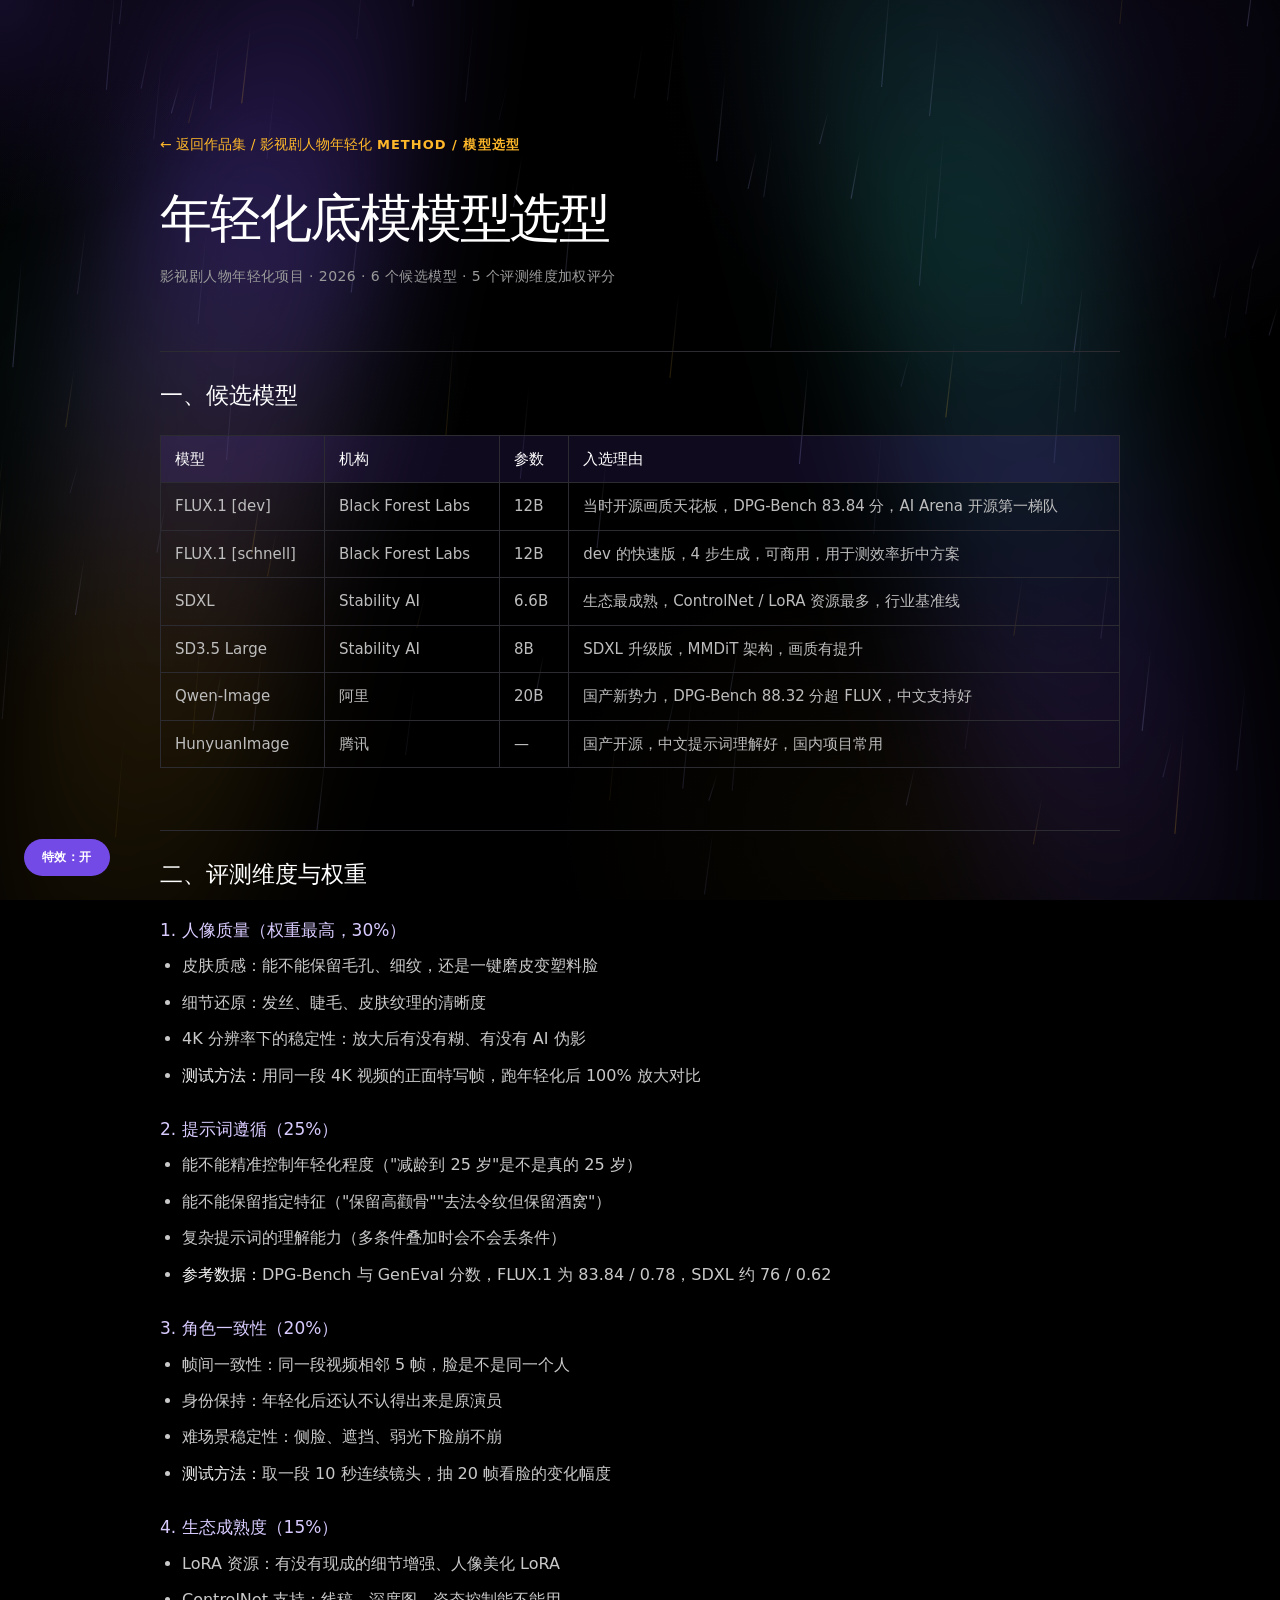
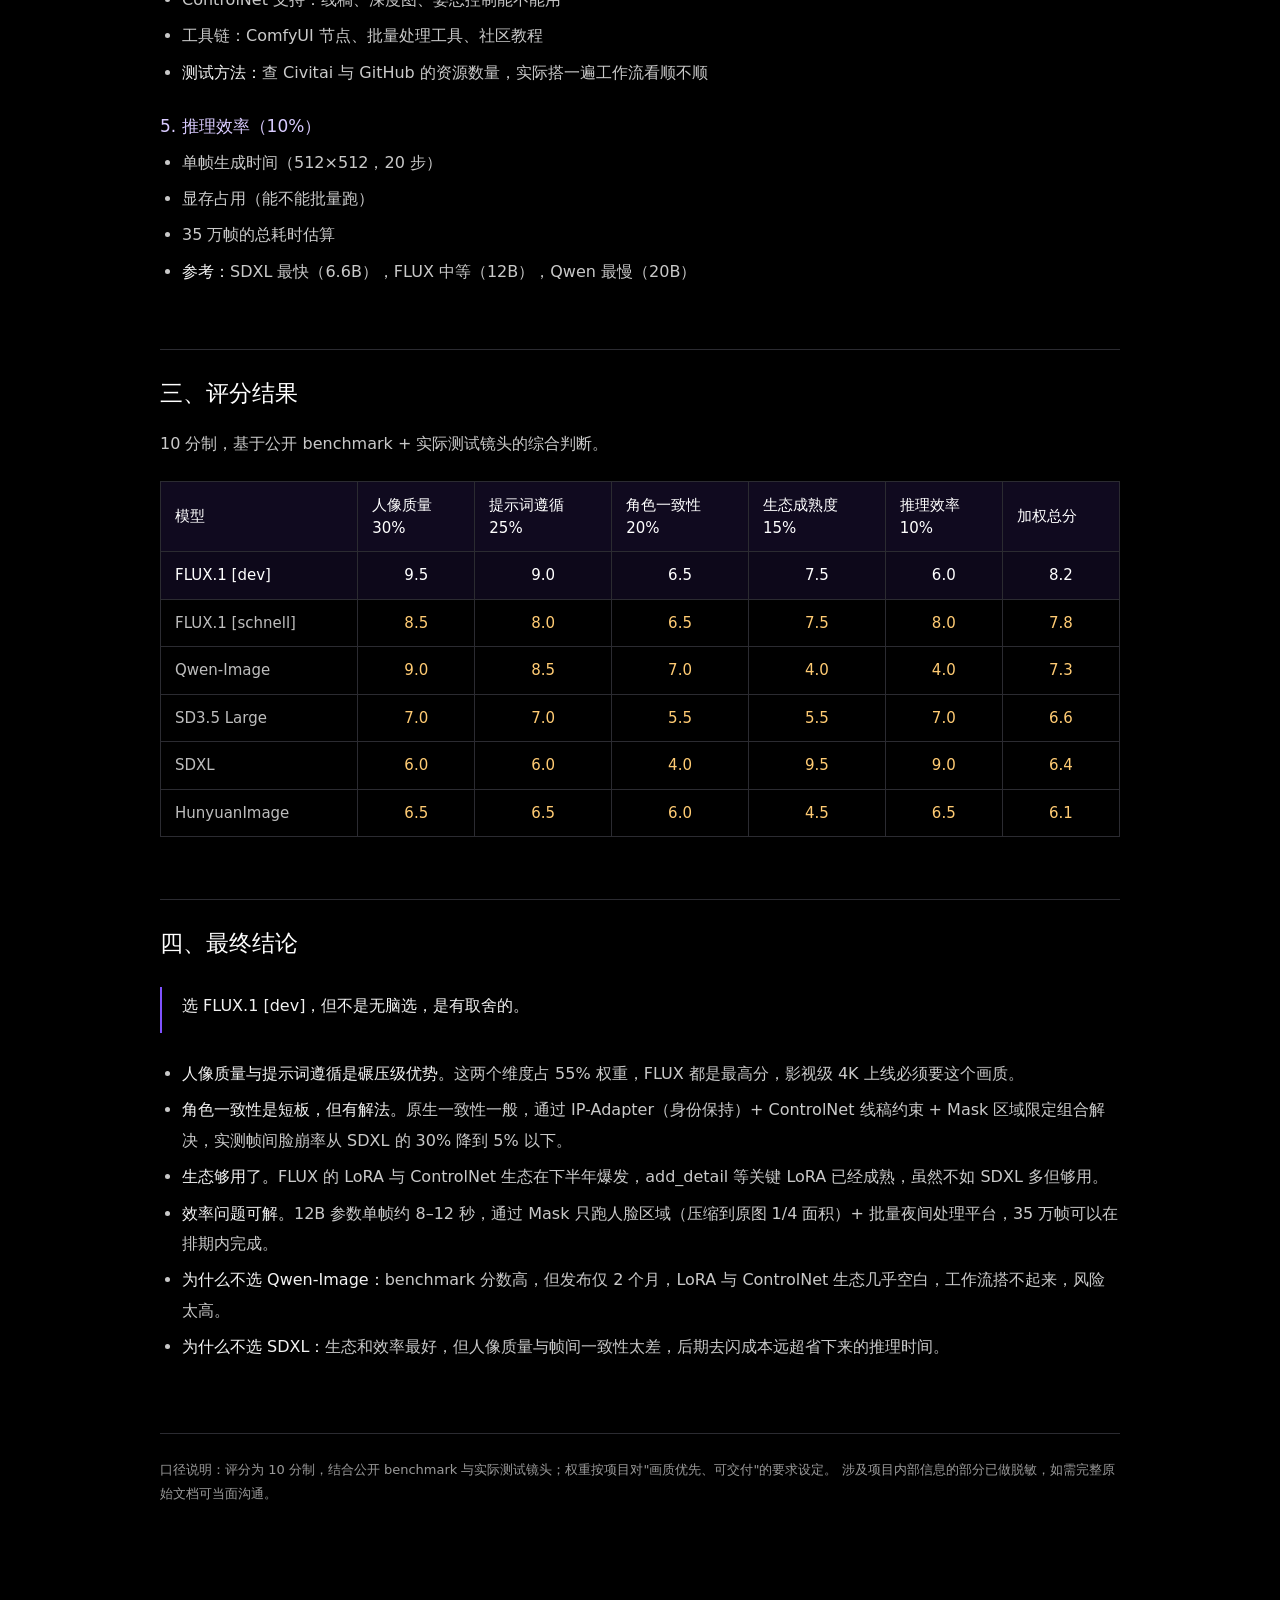
==== workflows/model-selection.html @ 44018ff1 "个人网站：首页 + 三个链接页（年轻化工作流 / Mask 工作流 / 模型选型）" ====
<!DOCTYPE html>
<html lang="zh-CN">
<head>
<meta charset="UTF-8">
<meta name="viewport" content="width=device-width, initial-scale=1.0">
<meta name="description" content="影视剧人物年轻化项目的底模选型：6 个候选模型、5 个评测维度加权评分与最终结论。">
<title>年轻化底模模型选型 | 周翔</title>
<link rel="icon" href="../assets/img/favicon.svg" type="image/svg+xml">
<link rel="stylesheet" href="../assets/css/style.css">
<style>
  .doc { max-width: 1040px; margin: 0 auto; padding: 132px 40px 140px; }
  .doc-back { display: inline-block; margin-bottom: 34px; font-size: 14px; color: var(--color-saffron); }
  .doc-back:hover { text-decoration: underline; }
  .doc h1 { font-size: clamp(30px, 4.6vw, 52px); font-weight: 400; letter-spacing: -0.04em; line-height: 1.15; margin-bottom: 14px; }
  .doc .doc-meta { color: var(--color-ash); font-size: 14px; letter-spacing: 0.03em; }
  .doc h2 { font-size: 23px; font-weight: 500; margin: 62px 0 18px; padding-top: 26px; border-top: 1px solid var(--color-line); }
  .doc h3 { font-size: 17px; font-weight: 500; color: #d9cbff; margin: 26px 0 8px; }
  .doc p { color: var(--color-text-body); font-size: 16px; line-height: 1.9; margin-bottom: 14px; }
  .doc ul { margin: 0 0 18px 22px; }
  .doc li { color: var(--color-text-body); font-size: 16px; line-height: 1.9; margin-bottom: 6px; }
  .doc b, .doc strong { color: #f2f2f2; font-weight: 500; }
  .doc .table-wrap { overflow-x: auto; margin: 22px 0 30px; }
  .doc table { width: 100%; border-collapse: collapse; font-size: 15px; min-width: 620px; }
  .doc th, .doc td { border: 1px solid var(--color-line); padding: 12px 14px; text-align: left; color: var(--color-silver); }
  .doc th { background: rgba(128, 82, 255, 0.12); color: #fff; font-weight: 500; white-space: nowrap; }
  .doc td.num { text-align: center; color: #ffcb73; }
  .doc tr.best td { background: rgba(128, 82, 255, 0.10); color: #fff; }
  .doc .callout { border-left: 2px solid var(--color-iris); padding: 4px 0 4px 20px; margin: 26px 0; }
  .doc .callout p { margin-bottom: 8px; }
  .doc .foot { margin-top: 70px; padding-top: 24px; border-top: 1px solid var(--color-line); color: var(--color-ash); font-size: 13px; line-height: 1.9; }
  @media (max-width: 860px) { .doc { padding: 104px 24px 100px; } }
</style>
</head>
<body>

<canvas id="aurora-canvas" aria-hidden="true"></canvas>
<div class="bg-glow" aria-hidden="true"></div>
<canvas id="rain-canvas" aria-hidden="true"></canvas>
<div class="cursor-glow" aria-hidden="true"></div>

<div class="site">
  <main class="doc">
    <a class="doc-back" href="../index.html#case-youth">← 返回作品集 / 影视剧人物年轻化</a>

    <span class="eyebrow">Method / 模型选型</span>
    <h1>年轻化底模模型选型</h1>
    <p class="doc-meta">影视剧人物年轻化项目 · 2026 · 6 个候选模型 · 5 个评测维度加权评分</p>

    <h2>一、候选模型</h2>
    <div class="table-wrap">
      <table>
        <thead>
          <tr><th>模型</th><th>机构</th><th>参数</th><th>入选理由</th></tr>
        </thead>
        <tbody>
          <tr><td>FLUX.1 [dev]</td><td>Black Forest Labs</td><td>12B</td><td>当时开源画质天花板，DPG-Bench 83.84 分，AI Arena 开源第一梯队</td></tr>
          <tr><td>FLUX.1 [schnell]</td><td>Black Forest Labs</td><td>12B</td><td>dev 的快速版，4 步生成，可商用，用于测效率折中方案</td></tr>
          <tr><td>SDXL</td><td>Stability AI</td><td>6.6B</td><td>生态最成熟，ControlNet / LoRA 资源最多，行业基准线</td></tr>
          <tr><td>SD3.5 Large</td><td>Stability AI</td><td>8B</td><td>SDXL 升级版，MMDiT 架构，画质有提升</td></tr>
          <tr><td>Qwen-Image</td><td>阿里</td><td>20B</td><td>国产新势力，DPG-Bench 88.32 分超 FLUX，中文支持好</td></tr>
          <tr><td>HunyuanImage</td><td>腾讯</td><td>—</td><td>国产开源，中文提示词理解好，国内项目常用</td></tr>
        </tbody>
      </table>
    </div>

    <h2>二、评测维度与权重</h2>

    <h3>1. 人像质量（权重最高，30%）</h3>
    <ul>
      <li>皮肤质感：能不能保留毛孔、细纹，还是一键磨皮变塑料脸</li>
      <li>细节还原：发丝、睫毛、皮肤纹理的清晰度</li>
      <li>4K 分辨率下的稳定性：放大后有没有糊、有没有 AI 伪影</li>
      <li><b>测试方法：</b>用同一段 4K 视频的正面特写帧，跑年轻化后 100% 放大对比</li>
    </ul>

    <h3>2. 提示词遵循（25%）</h3>
    <ul>
      <li>能不能精准控制年轻化程度（"减龄到 25 岁"是不是真的 25 岁）</li>
      <li>能不能保留指定特征（"保留高颧骨""去法令纹但保留酒窝"）</li>
      <li>复杂提示词的理解能力（多条件叠加时会不会丢条件）</li>
      <li><b>参考数据：</b>DPG-Bench 与 GenEval 分数，FLUX.1 为 83.84 / 0.78，SDXL 约 76 / 0.62</li>
    </ul>

    <h3>3. 角色一致性（20%）</h3>
    <ul>
      <li>帧间一致性：同一段视频相邻 5 帧，脸是不是同一个人</li>
      <li>身份保持：年轻化后还认不认得出来是原演员</li>
      <li>难场景稳定性：侧脸、遮挡、弱光下脸崩不崩</li>
      <li><b>测试方法：</b>取一段 10 秒连续镜头，抽 20 帧看脸的变化幅度</li>
    </ul>

    <h3>4. 生态成熟度（15%）</h3>
    <ul>
      <li>LoRA 资源：有没有现成的细节增强、人像美化 LoRA</li>
      <li>ControlNet 支持：线稿、深度图、姿态控制能不能用</li>
      <li>工具链：ComfyUI 节点、批量处理工具、社区教程</li>
      <li><b>测试方法：</b>查 Civitai 与 GitHub 的资源数量，实际搭一遍工作流看顺不顺</li>
    </ul>

    <h3>5. 推理效率（10%）</h3>
    <ul>
      <li>单帧生成时间（512×512，20 步）</li>
      <li>显存占用（能不能批量跑）</li>
      <li>35 万帧的总耗时估算</li>
      <li><b>参考：</b>SDXL 最快（6.6B），FLUX 中等（12B），Qwen 最慢（20B）</li>
    </ul>

    <h2>三、评分结果</h2>
    <p>10 分制，基于公开 benchmark + 实际测试镜头的综合判断。</p>
    <div class="table-wrap">
      <table>
        <thead>
          <tr><th>模型</th><th>人像质量<br>30%</th><th>提示词遵循<br>25%</th><th>角色一致性<br>20%</th><th>生态成熟度<br>15%</th><th>推理效率<br>10%</th><th>加权总分</th></tr>
        </thead>
        <tbody>
          <tr class="best"><td>FLUX.1 [dev]</td><td class="num">9.5</td><td class="num">9.0</td><td class="num">6.5</td><td class="num">7.5</td><td class="num">6.0</td><td class="num">8.2</td></tr>
          <tr><td>FLUX.1 [schnell]</td><td class="num">8.5</td><td class="num">8.0</td><td class="num">6.5</td><td class="num">7.5</td><td class="num">8.0</td><td class="num">7.8</td></tr>
          <tr><td>Qwen-Image</td><td class="num">9.0</td><td class="num">8.5</td><td class="num">7.0</td><td class="num">4.0</td><td class="num">4.0</td><td class="num">7.3</td></tr>
          <tr><td>SD3.5 Large</td><td class="num">7.0</td><td class="num">7.0</td><td class="num">5.5</td><td class="num">5.5</td><td class="num">7.0</td><td class="num">6.6</td></tr>
          <tr><td>SDXL</td><td class="num">6.0</td><td class="num">6.0</td><td class="num">4.0</td><td class="num">9.5</td><td class="num">9.0</td><td class="num">6.4</td></tr>
          <tr><td>HunyuanImage</td><td class="num">6.5</td><td class="num">6.5</td><td class="num">6.0</td><td class="num">4.5</td><td class="num">6.5</td><td class="num">6.1</td></tr>
        </tbody>
      </table>
    </div>

    <h2>四、最终结论</h2>
    <div class="callout">
      <p><b>选 FLUX.1 [dev]，但不是无脑选，是有取舍的。</b></p>
    </div>
    <ul>
      <li><b>人像质量与提示词遵循是碾压级优势。</b>这两个维度占 55% 权重，FLUX 都是最高分，影视级 4K 上线必须要这个画质。</li>
      <li><b>角色一致性是短板，但有解法。</b>原生一致性一般，通过 IP-Adapter（身份保持）+ ControlNet 线稿约束 + Mask 区域限定组合解决，实测帧间脸崩率从 SDXL 的 30% 降到 5% 以下。</li>
      <li><b>生态够用了。</b>FLUX 的 LoRA 与 ControlNet 生态在下半年爆发，add_detail 等关键 LoRA 已经成熟，虽然不如 SDXL 多但够用。</li>
      <li><b>效率问题可解。</b>12B 参数单帧约 8–12 秒，通过 Mask 只跑人脸区域（压缩到原图 1/4 面积）+ 批量夜间处理平台，35 万帧可以在排期内完成。</li>
      <li><b>为什么不选 Qwen-Image：</b>benchmark 分数高，但发布仅 2 个月，LoRA 与 ControlNet 生态几乎空白，工作流搭不起来，风险太高。</li>
      <li><b>为什么不选 SDXL：</b>生态和效率最好，但人像质量与帧间一致性太差，后期去闪成本远超省下来的推理时间。</li>
    </ul>

    <p class="foot">
      口径说明：评分为 10 分制，结合公开 benchmark 与实际测试镜头；权重按项目对"画质优先、可交付"的要求设定。
      涉及项目内部信息的部分已做脱敏，如需完整原始文档可当面沟通。
    </p>
  </main>
</div>

<button class="fx-toggle" id="fx-toggle" aria-pressed="true">特效：开</button>
<script src="../assets/js/main.js"></script>
</body>
</html>
---- assets/css/style.css ----
/* =========================================================
   个人网站样式表
   改配色：只改下面 :root 里的变量即可，其余不用动。
   ========================================================= */

:root {
  /* 颜色 */
  --color-void: #000000;
  --color-white: #ffffff;
  --color-ash: #9a9a9a;
  --color-silver: #bdbdbd;
  --color-iris: #8052ff;    /* 紫色强调 */
  --color-saffron: #ffb829; /* 琥珀强调 */
  --color-verdant: #15846e; /* 绿色辅助 */

  --color-line: #2b2b31;
  --color-surface: rgba(15, 15, 20, 0.92);
  --color-text-body: #c9c9c9;

  /* 排版 */
  --font-sans: 'Inter', ui-sans-serif, system-ui, -apple-system, BlinkMacSystemFont,
               "Segoe UI", "PingFang SC", "Hiragino Sans GB", "Microsoft YaHei", sans-serif;

  /* 间距 */
  --sp-12: 12px;
  --sp-18: 18px;
  --sp-24: 24px;
  --sp-36: 36px;
  --sp-60: 60px;
  --sp-96: 96px;

  --page-max: 1280px;
  --header-h: 84px;
}

* { margin: 0; padding: 0; box-sizing: border-box; }

html { scroll-behavior: smooth; scroll-padding-top: 104px; }

body {
  font-family: var(--font-sans);
  background: var(--color-void);
  color: var(--color-white);
  line-height: 1.5;
  -webkit-font-smoothing: antialiased;
  overflow-x: hidden;
}

a { color: inherit; text-decoration: none; }
img { max-width: 100%; display: block; }
button { font-family: inherit; }

/* ---------- 背景层 ---------- */
/* 图层顺序：极光 canvas(-3) → 光晕/光柱(-2) → 雨丝(-1) → 内容(1) */

#aurora-canvas {
  position: fixed;
  inset: 0;
  z-index: -3;
  pointer-events: none;
  opacity: 0.75;
  transition: opacity 0.6s ease;
}

.bg-glow {
  position: fixed;
  inset: 0;
  z-index: -2;
  pointer-events: none;
  overflow: hidden;
  background:
    /* 最上层：暗压，保证正文可读 */
    linear-gradient(180deg, rgba(0, 0, 0, 0.66), rgba(0, 0, 0, 0.74)),
    radial-gradient(560px 460px at 82% 8%, rgba(128, 82, 255, 0.30), transparent 70%),
    radial-gradient(520px 420px at 8% 42%, rgba(21, 132, 110, 0.22), transparent 72%),
    radial-gradient(480px 380px at 70% 92%, rgba(255, 184, 41, 0.16), transparent 72%);
}

/* 缓慢漂移的光柱 */
.bg-glow::before,
.bg-glow::after {
  content: "";
  position: absolute;
  top: -30%;
  height: 160%;
  width: 20vw;
  filter: blur(60px);
  will-change: transform, opacity;
}
.bg-glow::before {
  left: 6%;
  background: linear-gradient(to bottom, transparent, rgba(128, 82, 255, 0.30), rgba(255, 184, 41, 0.12), transparent);
  transform: rotate(12deg);
  animation: beamDrift 17s ease-in-out infinite alternate;
}
.bg-glow::after {
  right: 10%;
  background: linear-gradient(to bottom, transparent, rgba(21, 132, 110, 0.30), rgba(128, 82, 255, 0.16), transparent);
  transform: rotate(-14deg);
  animation: beamDrift 23s ease-in-out infinite alternate-reverse;
}
@keyframes beamDrift {
  from { transform: rotate(12deg) translateX(-5%); opacity: 0.65; }
  to   { transform: rotate(12deg) translateX(7%); opacity: 1; }
}

#rain-canvas {
  position: fixed;
  inset: 0;
  z-index: -1;
  pointer-events: none;
  opacity: 0.7;
  transition: opacity 0.5s ease;
}

/* 跟随鼠标的柔光 */
.cursor-glow {
  position: fixed;
  top: 0; left: 0;
  width: 460px; height: 460px;
  margin: -230px 0 0 -230px;
  border-radius: 50%;
  pointer-events: none;
  z-index: 5;
  opacity: 0;
  background: radial-gradient(circle, rgba(128, 82, 255, 0.16), rgba(128, 82, 255, 0.05) 45%, transparent 70%);
  mix-blend-mode: screen;
  transition: opacity 0.5s ease;
  will-change: transform;
}
.cursor-glow.is-on { opacity: 1; }

/* 关闭特效 */
html.effects-off #aurora-canvas,
html.effects-off #rain-canvas,
html.effects-off .cursor-glow { opacity: 0; visibility: hidden; }
html.effects-off .bg-glow::before,
html.effects-off .bg-glow::after,
html.effects-off .grad { animation: none; }

/* ---------- 布局 ---------- */
.container {
  max-width: var(--page-max);
  margin: 0 auto;
  padding: 0 40px;
  width: 100%;
}

.site { position: relative; z-index: 1; }

.section { padding: var(--sp-96) 0; border-top: 1px solid transparent; }

/* ---------- 顶部导航 ---------- */
.site-header {
  position: sticky;
  top: 0;
  z-index: 60;
  backdrop-filter: blur(14px);
  background: rgba(0, 0, 0, 0.55);
  border-bottom: 1px solid transparent;
  transition: background 0.3s ease, border-color 0.3s ease;
}
.site-header.is-scrolled {
  background: rgba(0, 0, 0, 0.82);
  border-bottom-color: var(--color-line);
}

.nav {
  display: flex;
  align-items: center;
  justify-content: space-between;
  gap: var(--sp-24);
  height: var(--header-h);
}

.brand { display: flex; align-items: baseline; gap: 8px; white-space: nowrap; }
.brand-name { font-size: 17px; font-weight: 600; letter-spacing: -0.01em; }
.brand-role { font-size: 13px; color: var(--color-ash); letter-spacing: 0.02em; }

.nav-links {
  display: flex;
  align-items: center;
  gap: 30px;
  list-style: none;
}
.nav-links a {
  position: relative;
  font-size: 14px;
  color: var(--color-silver);
  letter-spacing: 0.01em;
  transition: color 0.2s ease;
}
.nav-links a::after {
  content: "";
  position: absolute;
  left: 0; bottom: -6px;
  width: 0; height: 1px;
  background: var(--color-saffron);
  transition: width 0.25s ease;
}
.nav-links a:hover { color: var(--color-white); }
.nav-links a:hover::after,
.nav-links a.is-active::after { width: 100%; }
.nav-links a.is-active { color: var(--color-white); }

.nav-cta {
  font-size: 13px;
  font-weight: 600;
  letter-spacing: 0.03em;
  text-transform: uppercase;
  padding: 10px 20px;
  border-radius: 999px;
  border: 1px solid rgba(128, 82, 255, 0.55);
  color: #d9cbff;
  background: rgba(128, 82, 255, 0.12);
  transition: background 0.2s ease, border-color 0.2s ease, color 0.2s ease;
}
.nav-cta:hover { background: rgba(128, 82, 255, 0.28); border-color: var(--color-iris); color: #fff; }

.menu-toggle {
  display: none;
  width: 42px; height: 42px;
  border: 1px solid var(--color-line);
  border-radius: 10px;
  background: rgba(255, 255, 255, 0.03);
  cursor: pointer;
  padding: 11px 10px;
  flex-direction: column;
  justify-content: space-between;
}
.menu-toggle span { display: block; height: 1.5px; background: var(--color-white); transition: transform 0.25s ease, opacity 0.25s ease; }
.menu-toggle[aria-expanded="true"] span:nth-child(1) { transform: translateY(9px) rotate(45deg); }
.menu-toggle[aria-expanded="true"] span:nth-child(2) { opacity: 0; }
.menu-toggle[aria-expanded="true"] span:nth-child(3) { transform: translateY(-9px) rotate(-45deg); }

/* ---------- 通用文字 ---------- */
.eyebrow {
  display: inline-block;
  font-size: 13px;
  font-weight: 600;
  letter-spacing: 0.08em;
  text-transform: uppercase;
  color: var(--color-saffron);
  margin-bottom: var(--sp-24);
}

.display {
  font-weight: 400;
  letter-spacing: -0.04em;
  line-height: 1.1;
  color: var(--color-white);
}

.grad {
  background: linear-gradient(96deg, var(--color-iris), var(--color-saffron), #7de3ff, var(--color-iris));
  background-size: 300% 100%;
  -webkit-background-clip: text;
  background-clip: text;
  color: transparent;
  animation: gradFlow 9s linear infinite;
}
@keyframes gradFlow {
  from { background-position: 0% 50%; }
  to { background-position: 300% 50%; }
}

.section-heading {
  display: flex;
  justify-content: space-between;
  align-items: flex-end;
  gap: 32px;
  margin-bottom: 56px;
}
.section-heading h2 { font-size: clamp(32px, 4.4vw, 54px); }
.section-heading > p {
  max-width: 360px;
  color: var(--color-silver);
  font-size: 16px;
  line-height: 1.8;
}

/* ---------- 按钮 ---------- */
.btn {
  display: inline-flex;
  align-items: center;
  gap: 8px;
  padding: 14px 26px;
  border-radius: 999px;
  font-size: 15px;
  font-weight: 500;
  transition: transform 0.2s ease, background 0.2s ease, border-color 0.2s ease, color 0.2s ease;
}
.btn:hover { transform: translateY(-2px); }

.btn-primary {
  background: linear-gradient(96deg, var(--color-iris), #6a3df0);
  color: #fff;
  box-shadow: 0 10px 30px -12px rgba(128, 82, 255, 0.9);
}
.btn-primary:hover { box-shadow: 0 14px 34px -12px rgba(128, 82, 255, 1); }

.btn-ghost {
  border: 1px solid var(--color-line);
  color: var(--color-silver);
}
.btn-ghost:hover { border-color: var(--color-saffron); color: var(--color-saffron); }

/* ---------- 首屏 ---------- */
/* 入场：分句上浮 + 模糊消散 */
@keyframes riseIn {
  from { opacity: 0; transform: translateY(26px); filter: blur(10px); }
  to   { opacity: 1; transform: none; filter: none; }
}
.hero-copy > *,
.hero-visual { animation: riseIn 1s cubic-bezier(0.22, 1, 0.36, 1) both; }
.hero-copy > *:nth-child(1) { animation-delay: 0.05s; }
.hero-copy > *:nth-child(2) { animation-delay: 0.16s; }
.hero-copy > *:nth-child(3) { animation-delay: 0.30s; }
.hero-copy > *:nth-child(4) { animation-delay: 0.42s; }
.hero-copy > *:nth-child(5) { animation-delay: 0.54s; }
.hero-visual { animation-delay: 0.22s; }

.hero {
  min-height: calc(100vh - var(--header-h));
  display: grid;
  grid-template-columns: 1.08fr 0.92fr;
  align-items: center;
  gap: 48px;
  padding: 56px 0 88px;
}
.hero > * { min-width: 0; }

.hero-copy h1 {
  font-size: clamp(38px, 5.2vw, 72px);
  line-height: 1.14;
  margin-bottom: var(--sp-24);
  max-width: 680px;
}
.hero-copy .lead {
  font-size: 17px;
  font-weight: 300;
  color: var(--color-silver);
  max-width: 470px;
  margin-bottom: var(--sp-36);
  line-height: 1.8;
}
.hero-actions { display: flex; align-items: center; gap: 20px; flex-wrap: wrap; }

.hero-stats {
  display: flex;
  gap: 44px;
  margin-top: 52px;
  padding-top: 28px;
  border-top: 1px solid var(--color-line);
  flex-wrap: wrap;
}
.hero-stats dt { font-size: 30px; font-weight: 500; letter-spacing: -0.03em; }
.hero-stats dd { font-size: 13px; color: var(--color-ash); margin-top: 6px; letter-spacing: 0.02em; }

.hero-visual { position: relative; height: 540px; }
.hero-visual canvas { width: 100%; height: 100%; display: block; }

.hero-card {
  position: absolute;
  left: 0; bottom: 24px;
  max-width: 280px;
  padding: 18px 20px;
  border-radius: 14px;
  border: 1px solid var(--color-line);
  background: rgba(10, 10, 14, 0.72);
  backdrop-filter: blur(10px);
}
.hero-card-label {
  display: inline-block;
  font-size: 11px;
  letter-spacing: 0.14em;
  text-transform: uppercase;
  color: var(--color-verdant);
  filter: brightness(1.8);
  margin-bottom: 8px;
}
.hero-card p { font-size: 14px; color: var(--color-silver); line-height: 1.7; }

/* ---------- 关于 ---------- */
.about-grid {
  display: grid;
  grid-template-columns: 1fr 1fr;
  gap: 56px;
  align-items: start;
}
.about-grid h2 { font-size: clamp(30px, 4vw, 50px); }
.about-body p {
  font-size: 17px;
  font-weight: 300;
  color: var(--color-text-body);
  line-height: 1.9;
  margin-bottom: var(--sp-24);
}
.about-body p:last-of-type { margin-bottom: 0; }

.skill-tags { display: flex; flex-wrap: wrap; gap: 10px; margin-top: var(--sp-36); }
.skill-tags span {
  border: 1px solid #393042;
  border-radius: 999px;
  padding: 7px 13px;
  font-size: 13px;
  color: #d0bcff;
  background: #15101f;
}

.about-items { margin-top: 44px; display: grid; gap: 2px; }
.about-item { padding: 22px 0; border-top: 1px solid var(--color-line); }
.about-item h3 { font-size: 17px; font-weight: 500; margin-bottom: 8px; }
.about-item p { font-size: 15px; color: var(--color-ash); line-height: 1.8; margin: 0; }

/* ---------- 工作经历 ---------- */
.timeline { display: grid; gap: 22px; }

.experience-card {
  background: var(--color-surface);
  border: 1px solid var(--color-line);
  border-radius: 16px;
  padding: 34px;
  transition: border-color 0.25s ease, transform 0.25s ease;
}
.experience-card:hover { border-color: rgba(128, 82, 255, 0.5); transform: translateY(-3px); }

.experience-top {
  display: flex;
  justify-content: space-between;
  align-items: flex-start;
  gap: 20px;
  flex-wrap: wrap;
}
.experience-card h3 { font-size: 24px; font-weight: 500; line-height: 1.4; }
.role-label { display: inline-block; margin-top: 6px; font-size: 14px; color: #b6a0ff; }
.period { font-size: 13px; color: var(--color-ash); letter-spacing: 0.04em; white-space: nowrap; }

.experience-card > p {
  color: var(--color-text-body);
  font-size: 16px;
  line-height: 1.85;
  margin: 18px 0;
}

.bullet-list { list-style: none; display: grid; gap: 10px; }
.bullet-list li {
  position: relative;
  padding-left: 20px;
  font-size: 15px;
  color: var(--color-silver);
  line-height: 1.8;
}
.bullet-list li::before {
  content: "";
  position: absolute;
  left: 2px; top: 11px;
  width: 6px; height: 6px;
  border-radius: 50%;
  background: var(--color-saffron);
}

/* ---------- 项目作品 ---------- */
.project-list { display: grid; }

.project { border-top: 1px solid var(--color-line); padding: var(--sp-60) 0; }
.project:last-child { border-bottom: 1px solid var(--color-line); }

.project-head { margin-bottom: 28px; }
.project-title {
  font-size: clamp(30px, 4.2vw, 54px);
  font-weight: 400;
  letter-spacing: -0.04em;
  line-height: 1.15;
}
.project-meta {
  display: block;
  margin-top: 12px;
  font-size: 13px;
  color: var(--color-ash);
  letter-spacing: 0.06em;
  text-transform: uppercase;
}

.project-grid {
  display: grid;
  grid-template-columns: 1.25fr 0.75fr;
  gap: 44px;
  align-items: start;
}
.project-body p {
  font-size: 16px;
  font-weight: 300;
  color: var(--color-silver);
  line-height: 1.85;
  margin-bottom: var(--sp-24);
}

.case-metrics { display: flex; flex-wrap: wrap; gap: 10px; margin: 0 0 var(--sp-24); }
.case-metrics span {
  border: 1px solid #44341b;
  background: #1a150c;
  border-radius: 8px;
  padding: 9px 13px;
  font-size: 14px;
  color: #ffcb73;
}

.project-detail { border-top: 1px solid var(--color-line); border-bottom: 1px solid var(--color-line); padding: 6px 0; }
.project-detail summary {
  cursor: pointer;
  padding: 12px 0;
  font-size: 15px;
  font-weight: 500;
  color: var(--color-saffron);
  list-style: none;
}
.project-detail summary::-webkit-details-marker { display: none; }
.project-detail summary::after { content: " +"; color: var(--color-ash); }
.project-detail[open] summary::after { content: " −"; }
.project-detail div { padding: 4px 0 18px; }
.project-detail p { font-size: 15px; color: var(--color-text-body); line-height: 1.85; margin-bottom: 12px; }
.project-detail b { color: #f2f2f2; font-weight: 500; }

.project-links { display: flex; flex-wrap: wrap; gap: 12px 24px; margin-top: var(--sp-24); }
.project-links a { font-size: 15px; color: var(--color-saffron); }
.project-note { font-size: 14px; color: var(--color-ash); }
.project-links a:hover { text-decoration: underline; }

.project-visual {
  position: relative;
  min-height: 220px;
  border-radius: 16px;
  border: 1px solid var(--color-line);
  background:
    radial-gradient(320px 200px at 80% 20%, rgba(128, 82, 255, 0.28), transparent 70%),
    radial-gradient(280px 200px at 10% 90%, rgba(255, 184, 41, 0.16), transparent 70%),
    #0a0a0e;
  display: flex;
  align-items: flex-end;
  justify-content: flex-end;
  padding: 22px;
  overflow: hidden;
}
.visual-index {
  font-size: 64px;
  font-weight: 200;
  letter-spacing: -0.06em;
  color: rgba(255, 255, 255, 0.16);
}
/* 想放真实截图时：把 <span class="visual-index"> 换成 <img src="..."> */
.project-visual img {
  position: absolute;
  inset: 0;
  width: 100%;
  height: 100%;
  object-fit: cover;
  border-radius: 15px;
}

/* ---------- 开源项目（卡片网格） ---------- */
.resource-grid {
  display: grid;
  grid-template-columns: repeat(3, minmax(0, 1fr));
  gap: 18px;
}

.resource-card {
  display: flex;
  flex-direction: column;
  gap: 10px;
  padding: 26px;
  border: 1px solid var(--color-line);
  border-radius: 16px;
  background: var(--color-surface);
  transition: border-color 0.25s ease, transform 0.25s ease, background 0.25s ease;
}
.resource-card h3 {
  font-size: 18px;
  font-weight: 500;
  letter-spacing: -0.01em;
}
.resource-card p {
  font-size: 14px;
  color: var(--color-ash);
  line-height: 1.8;
  flex: 1;
}
.resource-meta { display: flex; flex-wrap: wrap; gap: 8px; margin-top: 4px; }
.resource-meta em {
  font-style: normal;
  font-size: 12px;
  color: #d0bcff;
  border: 1px solid #393042;
  background: #15101f;
  border-radius: 999px;
  padding: 4px 10px;
}
.resource-card:hover {
  border-color: rgba(128, 82, 255, 0.55);
  background: rgba(20, 18, 30, 0.95);
  transform: translateY(-4px);
}
.resource-card:hover h3 { color: var(--color-saffron); }

/* ---------- 方法沉淀（手风琴） ---------- */
.note-list { border-top: 1px solid var(--color-line); }

.note { border-bottom: 1px solid var(--color-line); }

.note-head {
  width: 100%;
  display: flex;
  align-items: center;
  gap: 28px;
  padding: 28px 0;
  background: none;
  border: none;
  cursor: pointer;
  text-align: left;
  color: inherit;
}
.note-index { font-size: 14px; color: var(--color-ash); letter-spacing: 0.06em; min-width: 26px; }
.note-title { display: flex; flex-direction: column; gap: 6px; flex: 1; }
.note-title strong { font-size: 21px; font-weight: 500; letter-spacing: -0.01em; }
.note-title em { font-size: 14px; font-style: normal; color: var(--color-ash); line-height: 1.7; }

.note-toggle {
  position: relative;
  width: 20px; height: 20px;
  flex: 0 0 20px;
}
.note-toggle::before,
.note-toggle::after {
  content: "";
  position: absolute;
  background: var(--color-silver);
  transition: transform 0.25s ease, opacity 0.25s ease;
}
.note-toggle::before { left: 0; top: 9px; width: 20px; height: 1.5px; }
.note-toggle::after { top: 0; left: 9px; width: 1.5px; height: 20px; }
.note.is-open .note-toggle::after { transform: scaleY(0); opacity: 0; }
.note-head:hover .note-title strong { color: var(--color-saffron); }

/* 展开高度由 JS 写入 max-height，兼容性最好 */
.note-content {
  overflow: hidden;
  max-height: 0;
  transition: max-height 0.32s ease;
}
.note-content > div { padding-bottom: 26px; }
.note-content p { font-size: 15px; color: var(--color-text-body); line-height: 1.9; margin-bottom: 14px; max-width: 760px; }
.note-content .project-links { margin-top: 4px; }

/* ---------- 联系 ---------- */
.contact-section { padding-bottom: 120px; }

.contact-panel {
  display: grid;
  grid-template-columns: 1.4fr 0.6fr;
  gap: 44px;
  align-items: center;
  padding: 44px;
  border: 1px solid var(--color-line);
  border-radius: 20px;
  background: rgba(12, 12, 16, 0.7);
}
.contact-line {
  display: block;
  font-size: clamp(20px, 2.6vw, 30px);
  letter-spacing: -0.02em;
  margin-bottom: 14px;
  transition: color 0.2s ease;
}
.contact-line:hover { color: var(--color-saffron); }
.contact-actions { display: flex; gap: 16px; flex-wrap: wrap; margin-top: 28px; }

.qr-card {
  border: 1px solid var(--color-line);
  border-radius: 16px;
  padding: 18px;
  background: #0a0a0e;
  text-align: center;
}
.qr-card img { border-radius: 10px; margin: 0 auto 12px; width: 168px; height: 168px; object-fit: cover; }
.qr-card figcaption { font-size: 13px; color: var(--color-ash); }

/* ---------- 页脚 ---------- */
.site-footer {
  border-top: 1px solid var(--color-line);
  padding: 30px 0;
}
.site-footer .container {
  display: flex;
  justify-content: space-between;
  align-items: center;
  gap: 16px;
  flex-wrap: wrap;
  font-size: 13px;
  color: var(--color-ash);
}
.footer-note { letter-spacing: 0.16em; }

/* ---------- 悬浮按钮 ---------- */
.back-top,
.fx-toggle {
  position: fixed;
  z-index: 90;
  border: none;
  cursor: pointer;
  font-weight: 600;
  letter-spacing: 0.04em;
  transition: opacity 0.3s ease, transform 0.2s ease, background 0.2s ease;
}
.back-top {
  right: 24px; bottom: 24px;
  width: 46px; height: 46px;
  border-radius: 50%;
  font-size: 18px;
  background: rgba(255, 255, 255, 0.08);
  color: #fff;
  border: 1px solid var(--color-line);
  opacity: 0;
  pointer-events: none;
}
.back-top.is-visible { opacity: 1; pointer-events: auto; }
.back-top:hover { background: rgba(255, 255, 255, 0.16); transform: translateY(-2px); }

.fx-toggle {
  left: 24px; bottom: 24px;
  padding: 10px 18px;
  border-radius: 999px;
  font-size: 12px;
  text-transform: uppercase;
  background: rgba(128, 82, 255, 0.9);
  color: #fff;
}
.fx-toggle:hover { background: #6a3df0; }
.fx-toggle[aria-pressed="false"] { background: rgba(255, 255, 255, 0.1); color: var(--color-silver); }

/* ---------- 滚动入场 ---------- */
.reveal {
  opacity: 0;
  transform: translateY(34px) scale(0.985);
  filter: blur(8px);
  transition:
    opacity 0.85s cubic-bezier(0.22, 1, 0.36, 1),
    transform 0.85s cubic-bezier(0.22, 1, 0.36, 1),
    filter 0.85s cubic-bezier(0.22, 1, 0.36, 1);
}
.reveal.is-visible { opacity: 1; transform: none; filter: none; }

/* ---------- 鼠标跟随高光（卡片） ---------- */
.experience-card,
.contact-panel,
.project-visual,
.resource-card { position: relative; overflow: hidden; }

.experience-card::after,
.contact-panel::after,
.project-visual::after {
  content: "";
  position: absolute;
  inset: 0;
  pointer-events: none;
  border-radius: inherit;
  background: radial-gradient(
    280px circle at var(--mx, 50%) var(--my, 0%),
    rgba(128, 82, 255, 0.20),
    rgba(255, 184, 41, 0.06) 45%,
    transparent 72%
  );
  opacity: 0;
  transition: opacity 0.35s ease;
}
.experience-card:hover::after,
.contact-panel:hover::after,
.project-visual:hover::after,
.resource-card:hover::after { opacity: 1; }

/* ---------- 响应式 ---------- */
@media (max-width: 1080px) {
  .hero { grid-template-columns: 1fr; gap: 32px; }
  .hero-visual { height: 340px; order: -1; }
  .hero-card { bottom: 12px; }
  .about-grid { grid-template-columns: 1fr; gap: 36px; }
  .project-grid { grid-template-columns: 1fr; gap: 28px; }
  .project-visual { min-height: 160px; }
  .contact-panel { grid-template-columns: 1fr; }
  .resource-grid { grid-template-columns: repeat(2, minmax(0, 1fr)); }
}

@media (max-width: 860px) {
  .container { padding: 0 24px; }
  .section { padding: 72px 0; }
  .nav-links {
    position: fixed;
    top: var(--header-h);
    left: 0; right: 0;
    flex-direction: column;
    align-items: flex-start;
    gap: 4px;
    padding: 18px 24px 26px;
    background: rgba(6, 6, 10, 0.97);
    border-bottom: 1px solid var(--color-line);
    transform: translateY(-12px);
    opacity: 0;
    pointer-events: none;
    transition: opacity 0.25s ease, transform 0.25s ease;
  }
  .nav-links.is-open { opacity: 1; transform: none; pointer-events: auto; }
  .nav-links li { width: 100%; }
  .nav-links a { display: block; padding: 12px 0; font-size: 16px; }
  .nav-links a::after { display: none; }
  .nav-cta { display: none; }
  .menu-toggle { display: flex; }
  .section-heading { display: block; margin-bottom: 36px; }
  .section-heading > p { margin-top: 18px; max-width: none; }
  .hero { min-height: auto; padding: 32px 0 64px; }
  .hero-visual { height: 240px; }
  .hero-card { display: none; }
  .hero-stats { gap: 28px; margin-top: 40px; }
  .experience-card { padding: 24px; }
  .note-head { gap: 16px; }
  .contact-panel { padding: 26px; }
  .resource-grid { grid-template-columns: 1fr; }
  .back-top { right: 16px; bottom: 16px; }
  .fx-toggle { left: 16px; bottom: 16px; }
}

@media (max-width: 560px) {
  .hero-copy h1 { font-size: clamp(30px, 9.4vw, 46px); }
  .case-metrics span, .skill-tags span { font-size: 12px; }
  .project-title { font-size: 28px; }
  .note-title strong { font-size: 18px; }
}

/* 触摸设备不显示鼠标光斑 */
@media (hover: none), (pointer: coarse) {
  .cursor-glow { display: none; }
}

/* 尊重系统"减少动态效果" */
@media (prefers-reduced-motion: reduce) {
  html { scroll-behavior: auto; }
  .reveal { opacity: 1; transform: none; filter: none; transition: none; }
  .hero-copy > *, .hero-visual { animation: none; }
  .bg-glow::before, .bg-glow::after, .grad { animation: none; }
  .cursor-glow { display: none; }
  .btn:hover, .experience-card:hover, .back-top:hover { transform: none; }
}
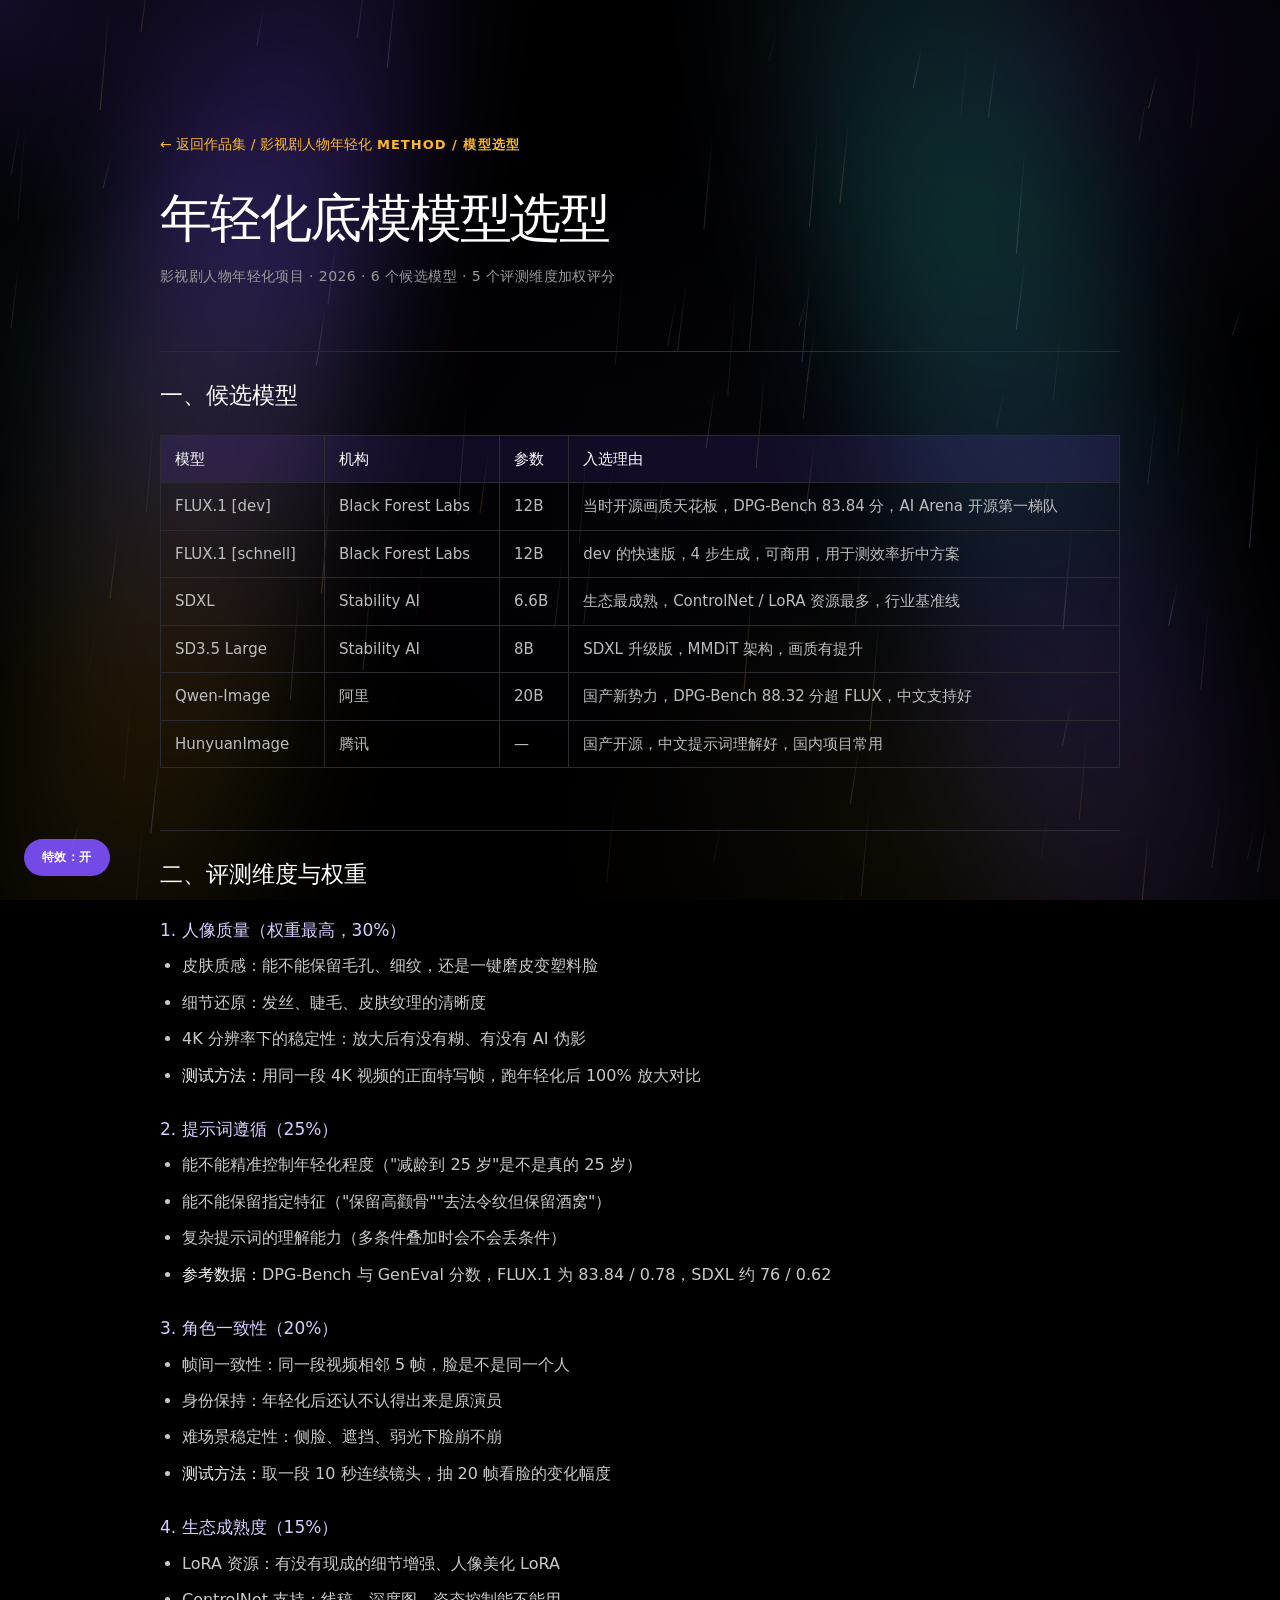
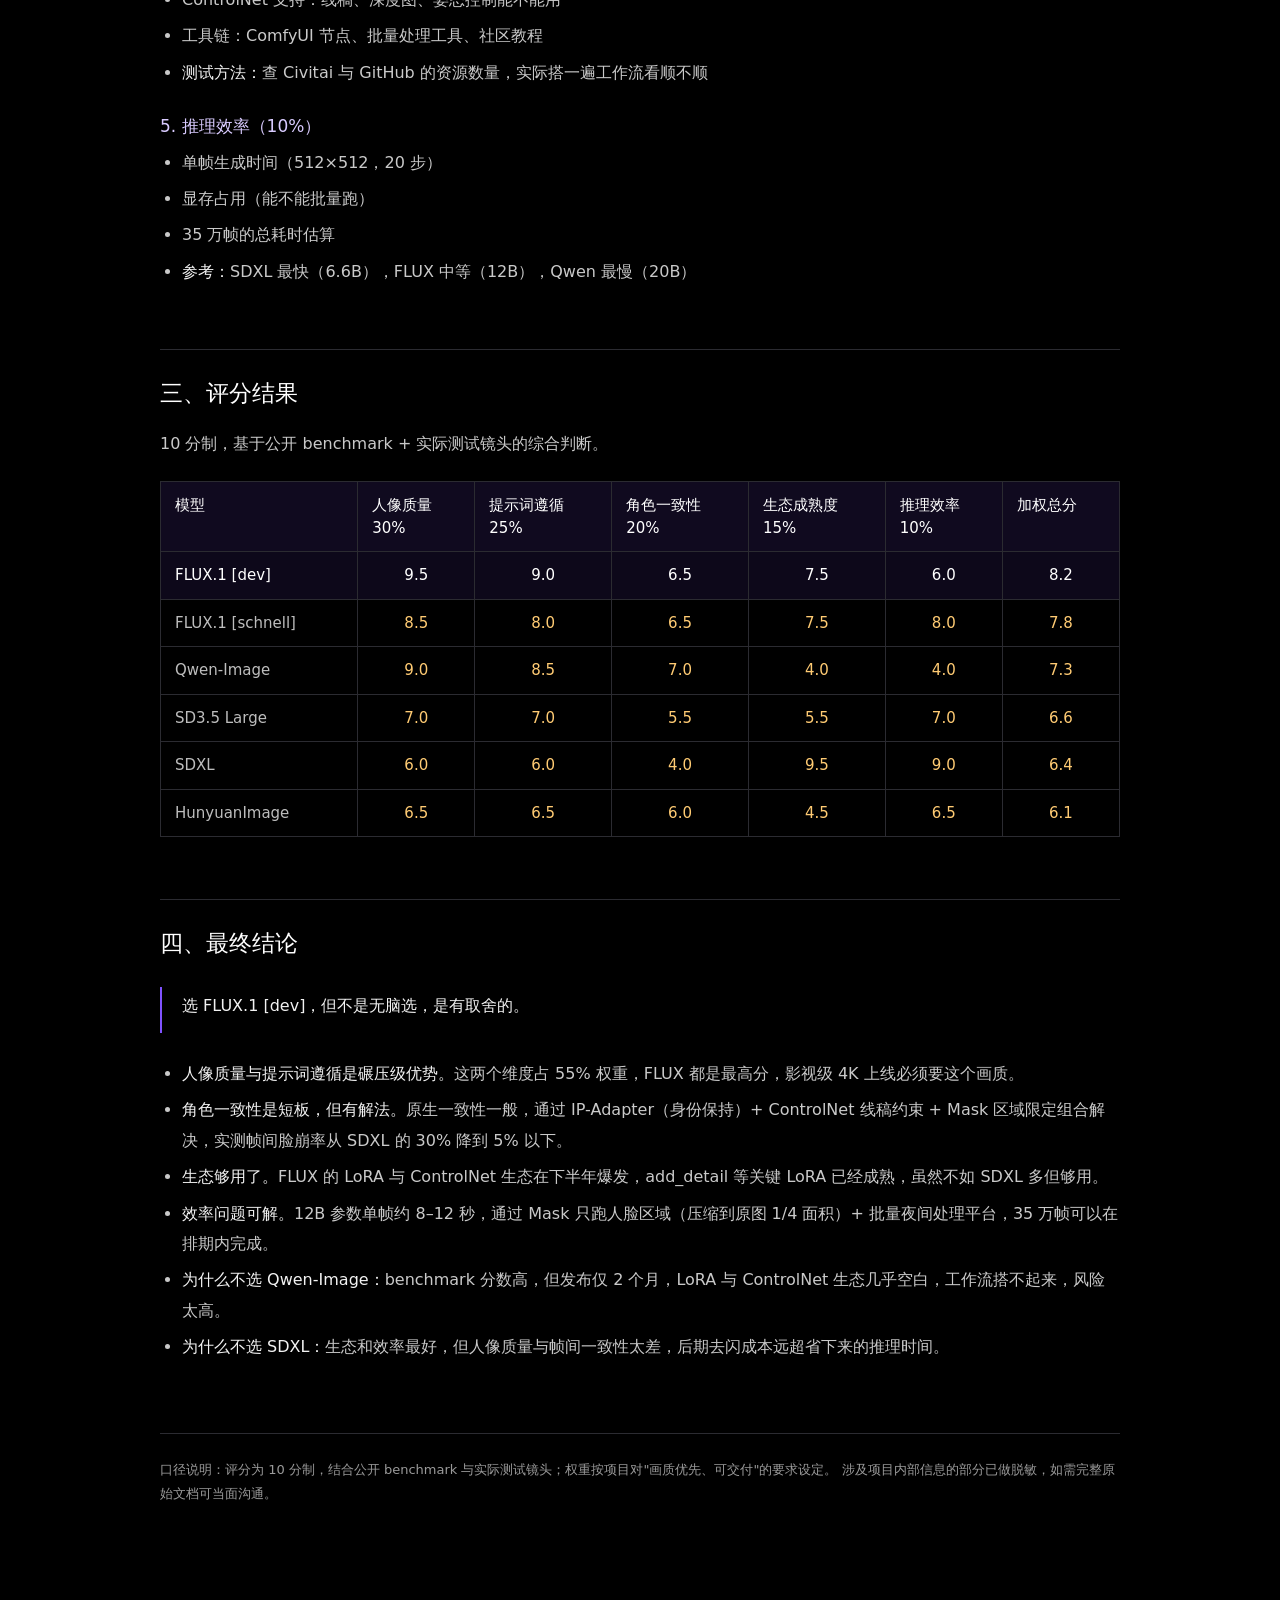
==== commit 3ac246d8: "案例 01：补充平台截图（已脱敏）、工作流节点说明页、共享文档样式" ====
--- a/workflows/model-selection.html
+++ b/workflows/model-selection.html
@@ -7,29 +7,7 @@
 <title>年轻化底模模型选型 | 周翔</title>
 <link rel="icon" href="../assets/img/favicon.svg" type="image/svg+xml">
 <link rel="stylesheet" href="../assets/css/style.css">
-<style>
-  .doc { max-width: 1040px; margin: 0 auto; padding: 132px 40px 140px; }
-  .doc-back { display: inline-block; margin-bottom: 34px; font-size: 14px; color: var(--color-saffron); }
-  .doc-back:hover { text-decoration: underline; }
-  .doc h1 { font-size: clamp(30px, 4.6vw, 52px); font-weight: 400; letter-spacing: -0.04em; line-height: 1.15; margin-bottom: 14px; }
-  .doc .doc-meta { color: var(--color-ash); font-size: 14px; letter-spacing: 0.03em; }
-  .doc h2 { font-size: 23px; font-weight: 500; margin: 62px 0 18px; padding-top: 26px; border-top: 1px solid var(--color-line); }
-  .doc h3 { font-size: 17px; font-weight: 500; color: #d9cbff; margin: 26px 0 8px; }
-  .doc p { color: var(--color-text-body); font-size: 16px; line-height: 1.9; margin-bottom: 14px; }
-  .doc ul { margin: 0 0 18px 22px; }
-  .doc li { color: var(--color-text-body); font-size: 16px; line-height: 1.9; margin-bottom: 6px; }
-  .doc b, .doc strong { color: #f2f2f2; font-weight: 500; }
-  .doc .table-wrap { overflow-x: auto; margin: 22px 0 30px; }
-  .doc table { width: 100%; border-collapse: collapse; font-size: 15px; min-width: 620px; }
-  .doc th, .doc td { border: 1px solid var(--color-line); padding: 12px 14px; text-align: left; color: var(--color-silver); }
-  .doc th { background: rgba(128, 82, 255, 0.12); color: #fff; font-weight: 500; white-space: nowrap; }
-  .doc td.num { text-align: center; color: #ffcb73; }
-  .doc tr.best td { background: rgba(128, 82, 255, 0.10); color: #fff; }
-  .doc .callout { border-left: 2px solid var(--color-iris); padding: 4px 0 4px 20px; margin: 26px 0; }
-  .doc .callout p { margin-bottom: 8px; }
-  .doc .foot { margin-top: 70px; padding-top: 24px; border-top: 1px solid var(--color-line); color: var(--color-ash); font-size: 13px; line-height: 1.9; }
-  @media (max-width: 860px) { .doc { padding: 104px 24px 100px; } }
-</style>
+<link rel="stylesheet" href="../assets/css/doc.css">
 </head>
 <body>
 
--- a/assets/css/style.css
+++ b/assets/css/style.css
@@ -557,6 +557,20 @@
   object-fit: cover;
   border-radius: 15px;
 }
+
+/* 案例内截图 */
+.project-figure { margin: 24px 0 8px; }
+.project-figure img {
+  width: 100%;
+  display: block;
+  border: 1px solid var(--color-line);
+  border-radius: 12px;
+  background: #0a0a0e;
+}
+.project-figure figcaption { font-size: 13px; color: var(--color-ash); margin-top: 10px; line-height: 1.8; }
+.project-figure--narrow { max-width: 440px; }
+.project-visual--shot { padding: 0; align-items: stretch; min-height: 260px; }
+.project-visual--shot img { object-fit: cover; object-position: left top; border-radius: 15px; }
 
 /* ---------- 开源项目（卡片网格） ---------- */
 .resource-grid {
--- a/assets/css/doc.css
+++ b/assets/css/doc.css
@@ -0,0 +1,70 @@
+/* =========================================================
+   文档型页面样式（模型选型 / 工作流节点说明等）
+   用法：在页面里引入本站的 style.css 之后，再引入这个文件。
+   ========================================================= */
+
+.doc { max-width: 1040px; margin: 0 auto; padding: 132px 40px 140px; }
+
+.doc-back { display: inline-block; margin-bottom: 34px; font-size: 14px; color: var(--color-saffron); }
+.doc-back:hover { text-decoration: underline; }
+
+.doc h1 {
+  font-size: clamp(30px, 4.6vw, 52px);
+  font-weight: 400;
+  letter-spacing: -0.04em;
+  line-height: 1.15;
+  margin-bottom: 14px;
+}
+.doc .doc-meta { color: var(--color-ash); font-size: 14px; letter-spacing: 0.03em; }
+
+.doc h2 {
+  font-size: 23px;
+  font-weight: 500;
+  margin: 62px 0 18px;
+  padding-top: 26px;
+  border-top: 1px solid var(--color-line);
+}
+.doc h3 { font-size: 17px; font-weight: 500; color: #d9cbff; margin: 26px 0 8px; }
+
+.doc p { color: var(--color-text-body); font-size: 16px; line-height: 1.9; margin-bottom: 14px; }
+.doc ul { margin: 0 0 18px 22px; }
+.doc li { color: var(--color-text-body); font-size: 16px; line-height: 1.9; margin-bottom: 6px; }
+.doc b, .doc strong { color: #f2f2f2; font-weight: 500; }
+
+.doc .table-wrap { overflow-x: auto; margin: 22px 0 30px; }
+.doc table { width: 100%; border-collapse: collapse; font-size: 15px; min-width: 620px; }
+.doc th, .doc td { border: 1px solid var(--color-line); padding: 12px 14px; text-align: left; color: var(--color-silver); vertical-align: top; }
+.doc th { background: rgba(128, 82, 255, 0.12); color: #fff; font-weight: 500; white-space: nowrap; }
+.doc td.num { text-align: center; color: #ffcb73; }
+.doc tr.best td { background: rgba(128, 82, 255, 0.10); color: #fff; }
+
+.doc .callout { border-left: 2px solid var(--color-iris); padding: 4px 0 4px 20px; margin: 26px 0; }
+.doc .callout p { margin-bottom: 8px; }
+
+.doc figure { margin: 26px 0; }
+.doc figure img { width: 100%; border: 1px solid var(--color-line); border-radius: 12px; display: block; }
+.doc figcaption { font-size: 13px; color: var(--color-ash); margin-top: 10px; line-height: 1.8; }
+
+.doc .node-tag {
+  display: inline-block;
+  font-size: 12px;
+  color: #d0bcff;
+  border: 1px solid #393042;
+  background: #15101f;
+  border-radius: 999px;
+  padding: 4px 10px;
+  margin-bottom: 10px;
+}
+
+.doc .foot {
+  margin-top: 70px;
+  padding-top: 24px;
+  border-top: 1px solid var(--color-line);
+  color: var(--color-ash);
+  font-size: 13px;
+  line-height: 1.9;
+}
+
+@media (max-width: 860px) {
+  .doc { padding: 104px 24px 100px; }
+}
